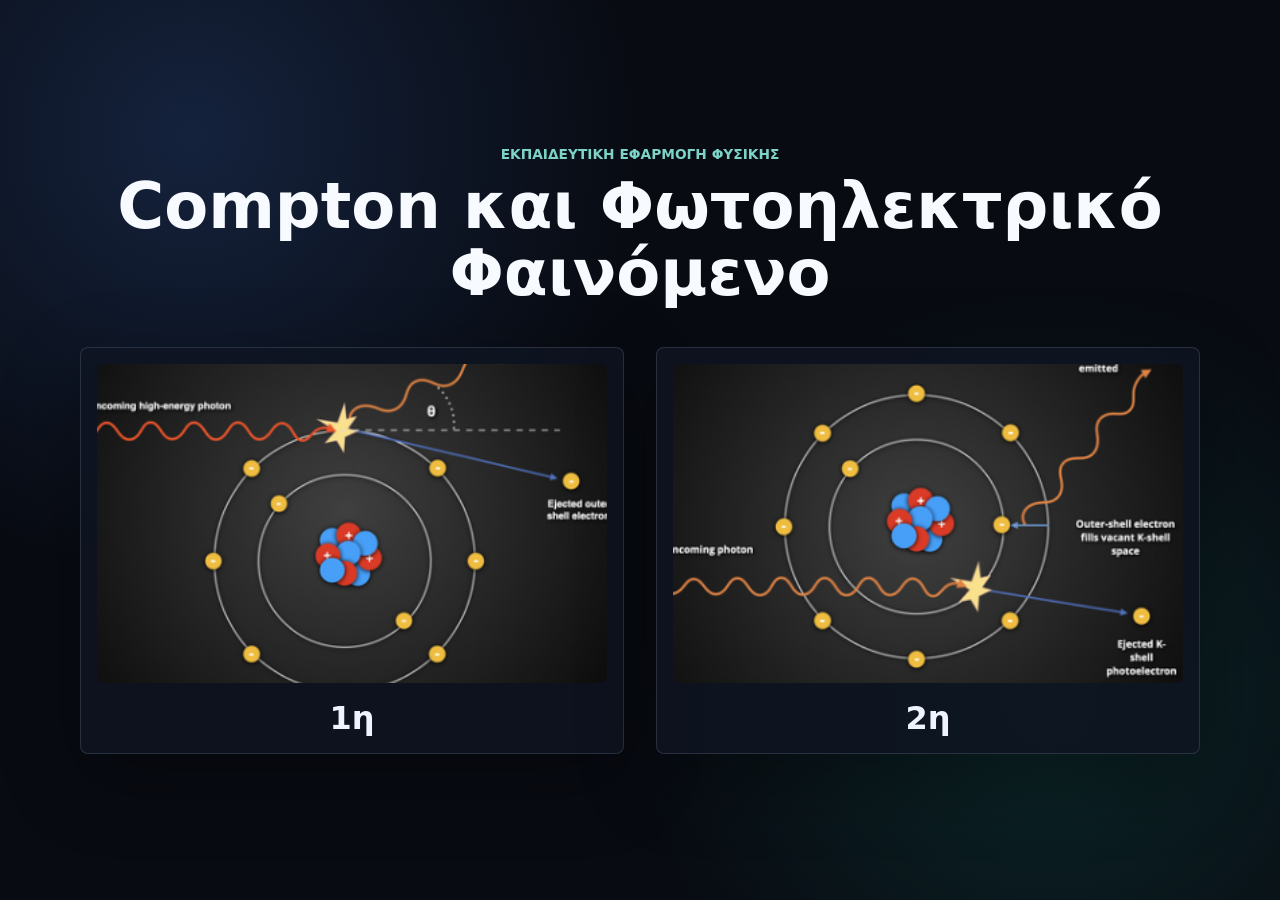
==== index.html @ d7bc76fa "Add files via upload" ====
<!DOCTYPE html>
<html lang="el">
<head>
  <meta charset="UTF-8">
  <meta name="viewport" content="width=device-width, initial-scale=1.0">
  <title>Compton και Φωτοηλεκτρικό Φαινόμενο</title>
  <link rel="stylesheet" href="style.css">
</head>
<body>
  <main class="app-shell" id="home-view">
    <section class="intro" aria-labelledby="page-title">
      <p class="eyebrow">Εκπαιδευτική εφαρμογή φυσικής</p>
      <h1 id="page-title">Compton και Φωτοηλεκτρικό Φαινόμενο</h1>
    </section>

    <section class="module-grid" aria-label="Επιλογή ενότητας">
      <a class="module-card" href="app1.html" aria-label="Άνοιγμα πρώτης ενότητας">
        <span class="image-frame">
          <img src="images/1.png" alt="Οπτική αναπαράσταση πρώτης ενότητας">
        </span>
        <span class="module-title">1η</span>
      </a>

      <a class="module-card" href="app2.html" aria-label="Άνοιγμα δεύτερης ενότητας">
        <span class="image-frame">
          <img src="images/2.png" alt="Οπτική αναπαράσταση δεύτερης ενότητας">
        </span>
        <span class="module-title">2η</span>
      </a>
    </section>
  </main>
</body>
</html>
---- style.css ----
:root {
  color-scheme: dark;
  font-family: Inter, ui-sans-serif, system-ui, -apple-system, BlinkMacSystemFont, "Segoe UI", sans-serif;
  background: #080b12;
  color: #eef3ff;
}

* {
  box-sizing: border-box;
}

body {
  min-height: 100vh;
  margin: 0;
  background:
    radial-gradient(circle at 15% 15%, rgba(79, 140, 255, 0.18), transparent 28rem),
    radial-gradient(circle at 82% 78%, rgba(32, 199, 167, 0.14), transparent 26rem),
    #080b12;
}

[hidden] {
  display: none !important;
}

button,
input,
textarea,
select {
  font: inherit;
}

a {
  color: inherit;
  text-decoration: none;
}

.app-shell {
  min-height: 100vh;
  display: grid;
  align-content: center;
  gap: 2.5rem;
  width: min(1120px, calc(100% - 2rem));
  margin: 0 auto;
  padding: 3rem 0;
}

.intro {
  text-align: center;
}

.eyebrow {
  margin: 0 0 0.65rem;
  color: #7dd3c7;
  font-size: 0.86rem;
  font-weight: 700;
  letter-spacing: 0;
  text-transform: uppercase;
}

h1 {
  margin: 0;
  color: #f7faff;
  font-size: clamp(2rem, 5vw, 4rem);
  line-height: 1.05;
  letter-spacing: 0;
}

.module-grid {
  display: grid;
  grid-template-columns: repeat(2, minmax(0, 1fr));
  gap: clamp(1rem, 3vw, 2rem);
  align-items: stretch;
}

.module-card {
  display: grid;
  gap: 1rem;
  padding: 1rem;
  border: 1px solid rgba(185, 202, 233, 0.16);
  border-radius: 8px;
  background: rgba(14, 20, 33, 0.86);
  color: inherit;
  text-align: center;
  cursor: pointer;
  box-shadow: 0 24px 80px rgba(0, 0, 0, 0.32);
  transition: transform 180ms ease, border-color 180ms ease, background 180ms ease;
}

.module-card:hover,
.module-card:focus-visible {
  transform: translateY(-4px);
  border-color: rgba(125, 211, 199, 0.72);
  background: rgba(19, 29, 47, 0.95);
}

.module-card:focus-visible {
  outline: 3px solid rgba(125, 211, 199, 0.4);
  outline-offset: 4px;
}

.image-frame {
  display: block;
  overflow: hidden;
  aspect-ratio: 16 / 10;
  border-radius: 6px;
  background: #111827;
}

.image-frame img {
  display: block;
  width: 100%;
  height: 100%;
  object-fit: cover;
}

.module-title {
  color: #eef3ff;
  font-size: clamp(1.35rem, 3vw, 2rem);
  font-weight: 800;
  letter-spacing: 0;
}

.simulation-view {
  position: relative;
  min-height: 100vh;
  overflow: hidden;
}

.mode-panel {
  position: absolute;
  top: 1.5rem;
  left: 1.5rem;
  z-index: 2;
  display: grid;
  gap: 0.8rem;
  width: min(20rem, calc(100% - 3rem));
  padding: 1rem;
  border: 1px solid rgba(185, 202, 233, 0.16);
  border-radius: 8px;
  background: rgba(14, 20, 33, 0.86);
  box-shadow: 0 18px 56px rgba(0, 0, 0, 0.26);
}

.radio-option {
  display: flex;
  align-items: center;
  gap: 0.7rem;
  color: #eef3ff;
  font-size: 1rem;
  font-weight: 650;
  cursor: pointer;
}

.radio-option input {
  width: 1.05rem;
  height: 1.05rem;
  accent-color: #7dd3c7;
}

.geometry-toggle {
  position: absolute;
  top: 8.65rem;
  left: 1.5rem;
  z-index: 2;
  display: flex;
  align-items: center;
  gap: 0.7rem;
  width: min(20rem, calc(100% - 3rem));
  min-height: 2.75rem;
  padding: 0.8rem 1rem;
  border: 1px solid rgba(185, 202, 233, 0.16);
  border-radius: 8px;
  background: rgba(14, 20, 33, 0.86);
  color: #eef3ff;
  font-size: 0.95rem;
  font-weight: 700;
  cursor: pointer;
  box-shadow: 0 18px 56px rgba(0, 0, 0, 0.22);
}

.geometry-toggle input {
  width: 1.05rem;
  height: 1.05rem;
  accent-color: #7dd3c7;
}

.back-button {
  position: absolute;
  top: 1.5rem;
  right: 1.5rem;
  z-index: 2;
  display: inline-grid;
  place-items: center;
  min-height: 2.75rem;
  padding: 0 1rem;
  border: 1px solid rgba(185, 202, 233, 0.18);
  border-radius: 8px;
  background: rgba(14, 20, 33, 0.86);
  color: #eef3ff;
  cursor: pointer;
}

.static-back {
  position: fixed;
}

.back-button:hover,
.back-button:focus-visible {
  border-color: rgba(125, 211, 199, 0.72);
}

.atom-stage {
  min-height: 100vh;
  padding: 0;
}

#atom-canvas {
  display: block;
  width: 100vw;
  height: 100vh;
}

.transport-controls {
  position: fixed;
  left: 1.5rem;
  bottom: 1.5rem;
  z-index: 2;
  display: flex;
  gap: 0.65rem;
  padding: 0.65rem;
  border: 1px solid rgba(185, 202, 233, 0.16);
  border-radius: 8px;
  background: rgba(14, 20, 33, 0.86);
  backdrop-filter: blur(14px);
  box-shadow: 0 18px 56px rgba(0, 0, 0, 0.26);
}

.compton-panel {
  display: none;
}

.compton-panel h2 {
  margin: 0 0 0.85rem;
  color: #f7faff;
  font-size: 1rem;
  letter-spacing: 0;
}

.compton-panel dl {
  display: grid;
  gap: 0.55rem;
  margin: 0;
}

.compton-panel div {
  display: flex;
  justify-content: space-between;
  gap: 1rem;
  border-bottom: 1px solid rgba(185, 202, 233, 0.1);
  padding-bottom: 0.45rem;
}

.compton-panel dt {
  color: #b7c7e6;
  font-size: 0.78rem;
}

.compton-panel dd {
  margin: 0;
  color: #eef3ff;
  font-size: 0.82rem;
  font-weight: 800;
  white-space: nowrap;
}

.compton-panel p {
  margin: 0.9rem 0 0;
  color: #9fb0d0;
  font-size: 0.76rem;
  line-height: 1.35;
}

.transport-button {
  display: grid;
  place-items: center;
  width: 3rem;
  height: 3rem;
  padding: 0;
  border: 1px solid rgba(185, 202, 233, 0.18);
  border-radius: 8px;
  background: rgba(24, 34, 52, 0.92);
  color: #eef3ff;
  cursor: pointer;
  transition: transform 160ms ease, border-color 160ms ease, background 160ms ease;
}

.transport-button.primary {
  border: 0;
  background: #2563eb;
  box-shadow: 0 16px 40px rgba(37, 99, 235, 0.34);
}

.radiation-button {
  min-width: 9.5rem;
  height: 3rem;
  margin-left: 0.45rem;
  padding: 0 1rem;
  border: 0;
  border-radius: 8px;
  background: #dc2626;
  color: #fff7f7;
  font-weight: 800;
  letter-spacing: 0;
  cursor: pointer;
  box-shadow: 0 16px 40px rgba(220, 38, 38, 0.32);
  transition: transform 160ms ease, background 160ms ease;
}

.transport-button:hover,
.transport-button:focus-visible {
  transform: translateY(-2px);
  border-color: rgba(125, 211, 199, 0.72);
  background: rgba(34, 48, 72, 0.98);
}

.transport-button:disabled,
.radiation-button:disabled {
  cursor: not-allowed;
  opacity: 0.48;
  transform: none;
  box-shadow: none;
}

.transport-button.primary:hover,
.transport-button.primary:focus-visible {
  background: #3b82f6;
}

.radiation-button:hover,
.radiation-button:focus-visible {
  transform: translateY(-2px);
  background: #ef4444;
}

.radiation-button:disabled:hover,
.radiation-button:disabled:focus-visible {
  background: #dc2626;
}

.transport-button svg {
  width: 1.35rem;
  height: 1.35rem;
  fill: currentColor;
}

.secondary-page {
  position: relative;
}

.placeholder-panel {
  width: min(760px, 100%);
  margin: 0 auto;
}

@media (max-width: 760px) {
  .app-shell {
    align-content: start;
    padding: 2rem 0;
  }

  .module-grid {
    grid-template-columns: 1fr;
  }

  .back-button {
    top: auto;
    right: 1rem;
    bottom: 1rem;
  }

  .mode-panel {
    top: 1rem;
    left: 1rem;
    width: calc(100% - 2rem);
  }

  .geometry-toggle {
    top: 8.15rem;
    left: 1rem;
    width: calc(100% - 2rem);
  }

  .transport-controls {
    left: 1rem;
    right: 1rem;
    bottom: 1rem;
    flex-wrap: wrap;
    justify-content: center;
    padding: 0.65rem;
  }

  .compton-panel {
    position: static;
    width: calc(100% - 2rem);
    margin: -4rem auto 7rem;
  }

  .radiation-button {
    flex-basis: 100%;
    margin-left: 0;
  }

  .atom-stage {
    min-height: 100vh;
  }
}
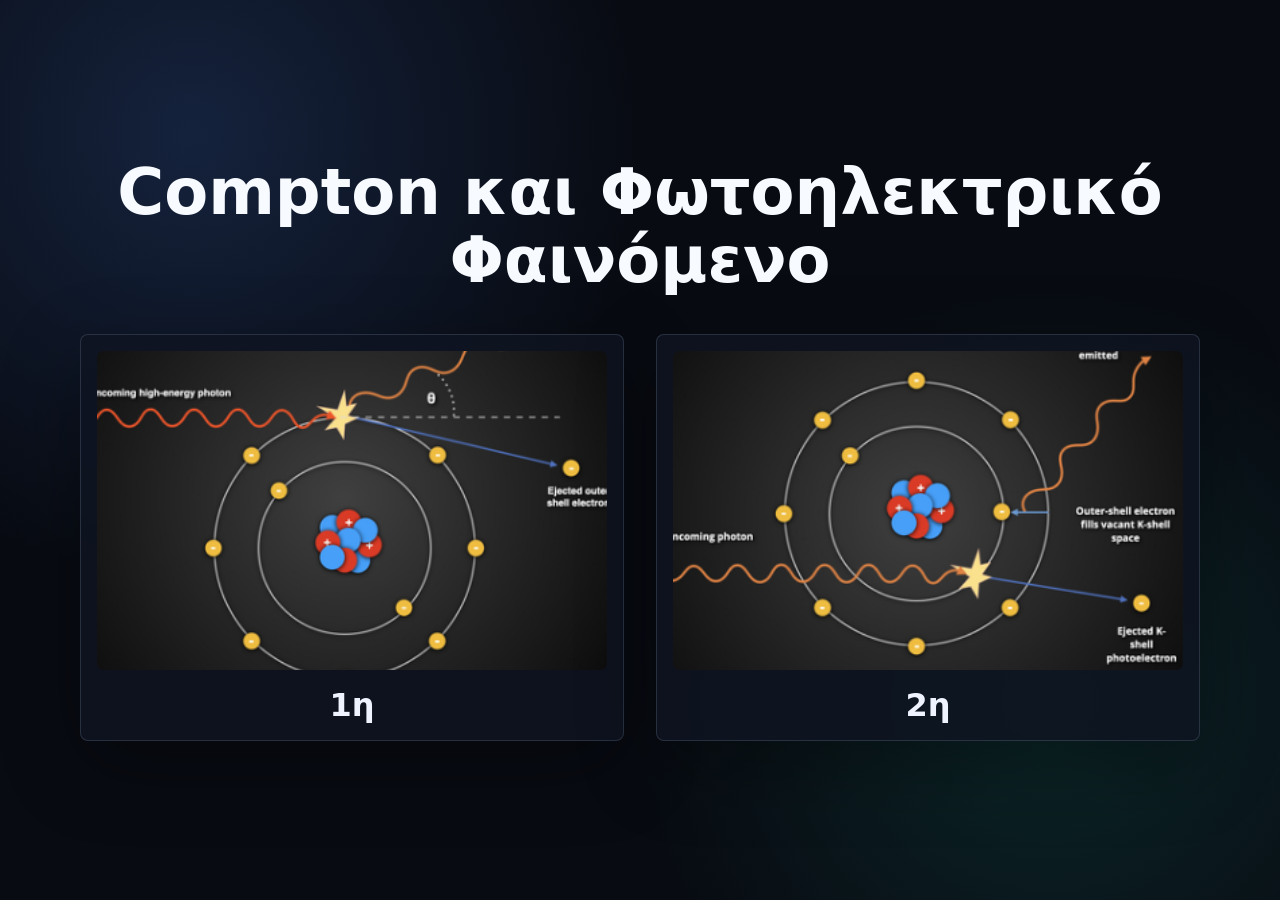
==== commit a6cb6a61: "Remove eyebrow paragraph from index.html Removed the eyebrow paragraph from the intro section." ====
--- a/index.html
+++ b/index.html
@@ -9,7 +9,6 @@
 <body>
   <main class="app-shell" id="home-view">
     <section class="intro" aria-labelledby="page-title">
-      <p class="eyebrow">Εκπαιδευτική εφαρμογή φυσικής</p>
       <h1 id="page-title">Compton και Φωτοηλεκτρικό Φαινόμενο</h1>
     </section>
 
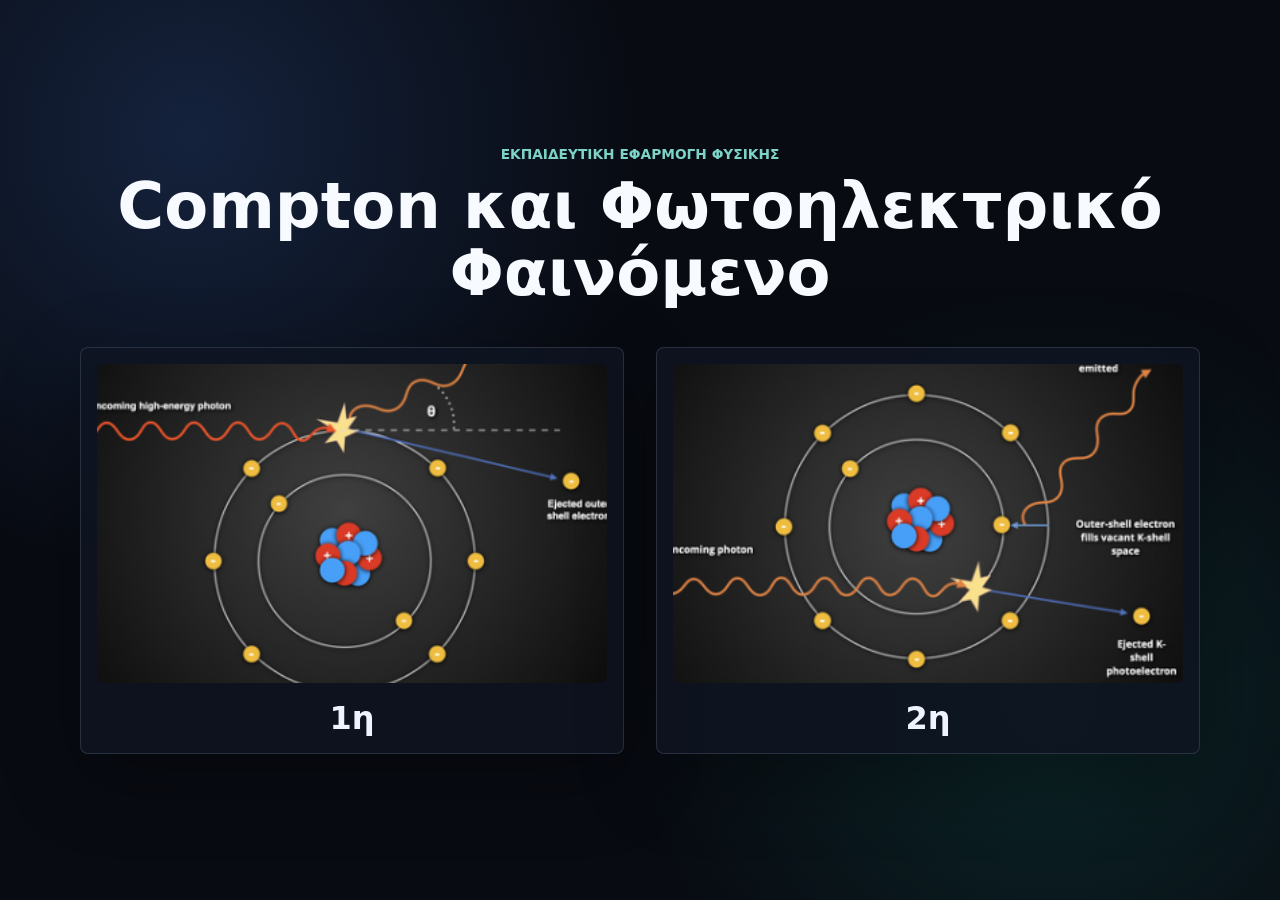
==== commit 954efdb4: "Add files via upload" ====
--- a/index.html
+++ b/index.html
@@ -9,6 +9,7 @@
 <body>
   <main class="app-shell" id="home-view">
     <section class="intro" aria-labelledby="page-title">
+      <p class="eyebrow">Εκπαιδευτική εφαρμογή φυσικής</p>
       <h1 id="page-title">Compton και Φωτοηλεκτρικό Φαινόμενο</h1>
     </section>
 
--- a/style.css
+++ b/style.css
@@ -331,6 +331,15 @@
   box-shadow: none;
 }
 
+.transport-button.primary.is-active,
+.transport-button.primary.is-active:disabled {
+  opacity: 1;
+  background: #1d4ed8;
+  box-shadow:
+    inset 0 0 0 2px rgba(238, 243, 255, 0.22),
+    0 16px 40px rgba(37, 99, 235, 0.34);
+}
+
 .transport-button.primary:hover,
 .transport-button.primary:focus-visible {
   background: #3b82f6;
@@ -353,13 +362,282 @@
   fill: currentColor;
 }
 
-.secondary-page {
+.app2-slider-panel {
+  position: absolute;
+  top: 1.5rem;
+  left: 1.5rem;
+  z-index: 2;
+  display: grid;
+  gap: 1rem;
+  width: min(22rem, calc(100% - 3rem));
+  padding: 1rem;
+  border: 1px solid rgba(185, 202, 233, 0.16);
+  border-radius: 8px;
+  background: rgba(14, 20, 33, 0.86);
+  box-shadow: 0 18px 56px rgba(0, 0, 0, 0.26);
+}
+
+.slider-control {
+  display: grid;
+  gap: 0.55rem;
+}
+
+.slider-control.is-hidden {
+  display: none;
+}
+
+.checkbox-control {
+  display: flex;
+  align-items: center;
+  gap: 0.55rem;
+  color: #eef3ff;
+  font-size: 0.9rem;
+  font-weight: 750;
+}
+
+.checkbox-control input {
+  width: 1rem;
+  height: 1rem;
+  accent-color: #7dd3c7;
+}
+
+.trail-controls,
+.atom-info-controls {
+  display: grid;
+  gap: 0.5rem;
+}
+
+.trail-controls-title {
+  color: #eef3ff;
+  font-size: 0.9rem;
+  font-weight: 850;
+}
+
+.slider-label {
+  display: flex;
+  align-items: baseline;
+  justify-content: space-between;
+  gap: 1rem;
+  color: #eef3ff;
+  font-size: 0.95rem;
+  font-weight: 700;
+}
+
+.slider-label output {
+  color: #7dd3c7;
+  font-size: 0.9rem;
+  font-weight: 850;
+  white-space: nowrap;
+}
+
+.slider-control input[type="range"] {
+  width: 100%;
+  accent-color: #7dd3c7;
+  cursor: pointer;
+}
+
+.probability-panel {
+  display: grid;
+  gap: 0.9rem;
+  padding-top: 0.2rem;
+  color: #eef3ff;
+}
+
+.probability-panel h2,
+.probability-panel h3,
+.probability-panel p {
+  margin: 0;
+}
+
+.probability-panel h2 {
+  font-size: 1rem;
+  font-weight: 850;
+}
+
+.probability-panel h3 {
+  color: rgba(238, 243, 255, 0.76);
+  font-size: 0.78rem;
+  font-weight: 800;
+  text-transform: uppercase;
+}
+
+.probability-group {
+  display: grid;
+  gap: 0.45rem;
+}
+
+.probability-row {
+  display: flex;
+  align-items: baseline;
+  justify-content: space-between;
+  gap: 0.75rem;
+  font-size: 0.86rem;
+  font-weight: 700;
+}
+
+.probability-row output,
+.probability-row output {
+  color: #7dd3c7;
+  font-weight: 850;
+  white-space: nowrap;
+}
+
+.probability-meter {
+  height: 0.42rem;
+  overflow: hidden;
+  border-radius: 999px;
+  background: rgba(238, 243, 255, 0.12);
+}
+
+.probability-meter span {
+  display: block;
+  width: var(--probability-value, 0%);
+  height: 100%;
+  border-radius: inherit;
+  background: linear-gradient(90deg, #7dd3c7, #60a5fa);
+  transition: width 160ms ease;
+}
+
+.app2-stage {
+  display: grid;
+  place-items: center;
+  min-height: 100vh;
+  padding: 0;
+  overflow: hidden;
+}
+
+.crystal-grid {
+  --grid-columns: 4;
+  --cell-height: calc((100vh - 40px) / 5);
   position: relative;
-}
-
-.placeholder-panel {
-  width: min(760px, 100%);
-  margin: 0 auto;
+  z-index: 0;
+  width: 100vw;
+  height: calc(100vh - 40px);
+  pointer-events: none;
+}
+
+.crystal-column {
+  position: absolute;
+  top: 0;
+  left: calc(50% + var(--column-offset) * var(--cell-height) - var(--cell-height) / 2);
+  display: grid;
+  grid-auto-rows: var(--cell-height);
+  width: var(--cell-height);
+  height: calc(100vh - 40px);
+}
+
+.crystal-column.is-staggered {
+  transform: translateY(calc(var(--cell-height) / -2));
+}
+
+.crystal-cell {
+  position: relative;
+  display: grid;
+  place-items: center;
+  width: var(--cell-height);
+  height: var(--cell-height);
+}
+
+.atom-glyph {
+  display: block;
+  width: min(92%, 8.4rem);
+  height: min(92%, 8.4rem);
+  overflow: visible;
+}
+
+.atom-orbit {
+  fill: none;
+  stroke: rgba(147, 197, 253, 0.42);
+  stroke-width: 1.25;
+}
+
+.atom-electron {
+  fill: rgba(250, 204, 21, 0.96);
+}
+
+.atom-electron-shell {
+  transform: rotate(var(--atom-spin-angle, 0deg));
+  transform-box: view-box;
+  transform-origin: center;
+}
+
+.atom-nucleus {
+  fill: #071d3e;
+  stroke: rgba(147, 197, 253, 0.58);
+  stroke-width: 1;
+}
+
+.cell-counters {
+  position: absolute;
+  top: 50%;
+  right: calc(50% + min(46%, 4.2rem) + 0.35rem);
+  z-index: 1;
+  color: rgba(238, 243, 255, 0.9);
+  font-size: clamp(0.58rem, 1vw, 0.78rem);
+  font-weight: 850;
+  line-height: 1.18;
+  width: max-content;
+  white-space: pre;
+  text-shadow: 0 1px 6px rgba(0, 0, 0, 0.78);
+  transform: translateY(-50%);
+}
+
+.beam-photon {
+  position: fixed;
+  left: 0;
+  top: 0;
+  z-index: 1;
+  width: 1.45rem;
+  height: 0.21rem;
+  margin-left: -0.725rem;
+  margin-top: -0.105rem;
+  border-radius: 999px;
+  background: linear-gradient(90deg, rgba(0, 174, 255, 0.24), rgba(56, 189, 248, 1), rgba(0, 174, 255, 0.24));
+  pointer-events: none;
+}
+
+.beam-photon.is-compton {
+  background: linear-gradient(90deg, rgba(0, 174, 255, 0.24), rgba(56, 189, 248, 1), rgba(0, 174, 255, 0.24));
+}
+
+.beam-photon.is-photoelectric {
+  background: linear-gradient(90deg, rgba(0, 174, 255, 0.24), rgba(56, 189, 248, 1), rgba(0, 174, 255, 0.24));
+}
+
+.beam-photon.is-deexcitation {
+  background: linear-gradient(90deg, rgba(239, 68, 68, 0.22), rgba(248, 113, 113, 1), rgba(239, 68, 68, 0.22));
+}
+
+.photon-trail {
+  position: fixed;
+  left: 0;
+  top: 0;
+  z-index: 0;
+  height: 0;
+  pointer-events: none;
+  transform-origin: left center;
+}
+
+.photon-trail.is-blue {
+  border-top: 1px solid rgba(125, 211, 252, 0.26);
+}
+
+.photon-trail.is-red {
+  border-top: 1px solid rgba(248, 113, 113, 0.28);
+}
+
+.recoil-electron {
+  position: fixed;
+  left: 0;
+  top: 0;
+  z-index: 2;
+  width: 0.23rem;
+  height: 0.23rem;
+  margin-left: -0.115rem;
+  margin-top: -0.115rem;
+  border-radius: 50%;
+  background: #facc15;
+  pointer-events: none;
 }
 
 @media (max-width: 760px) {
@@ -386,6 +664,12 @@
 
   .geometry-toggle {
     top: 8.15rem;
+    left: 1rem;
+    width: calc(100% - 2rem);
+  }
+
+  .app2-slider-panel {
+    top: 1rem;
     left: 1rem;
     width: calc(100% - 2rem);
   }
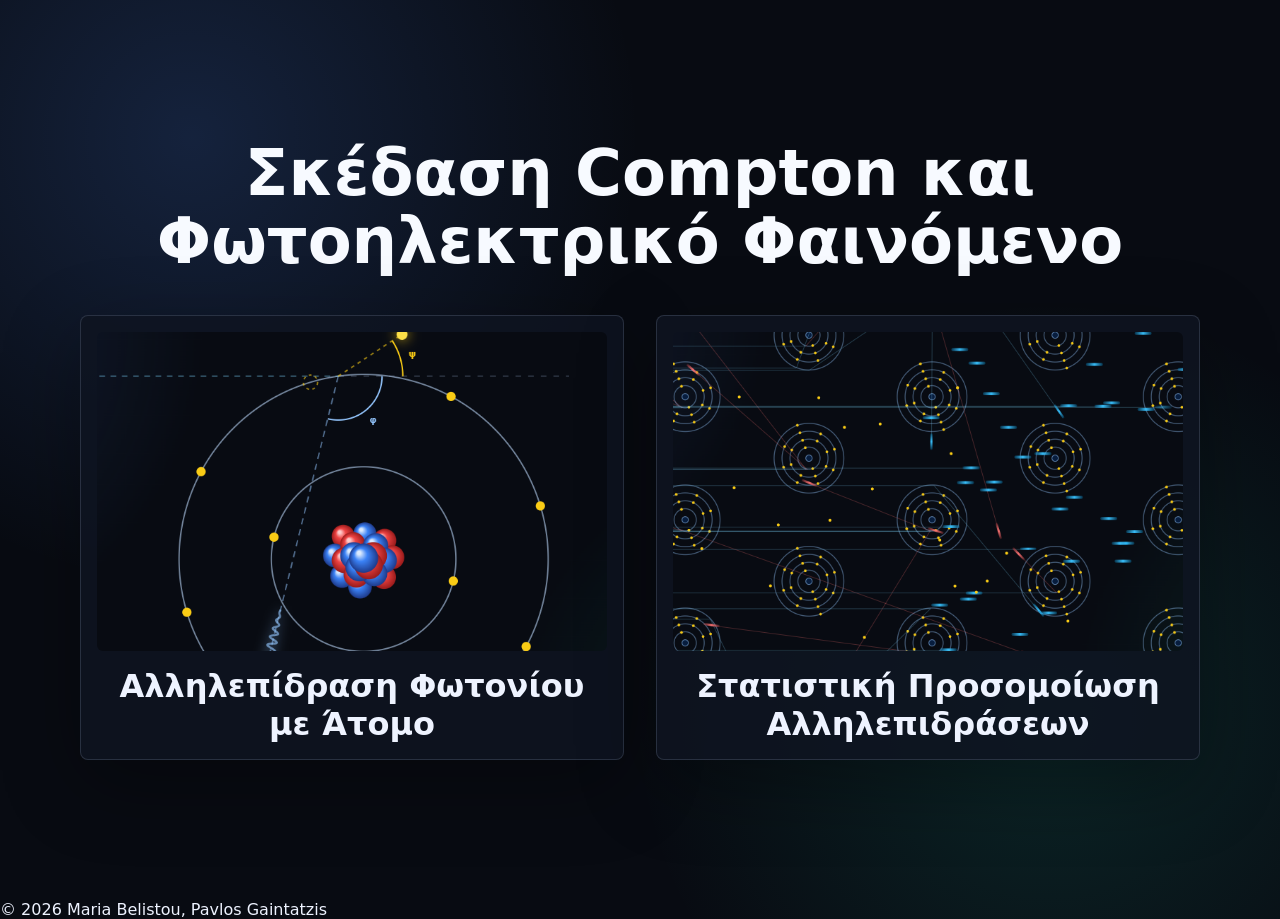
==== commit 621882c6: "Add files via upload" ====
--- a/index.html
+++ b/index.html
@@ -1,33 +1,46 @@
-<!DOCTYPE html>
+<!doctype html>
 <html lang="el">
-<head>
-  <meta charset="UTF-8">
-  <meta name="viewport" content="width=device-width, initial-scale=1.0">
-  <title>Compton και Φωτοηλεκτρικό Φαινόμενο</title>
-  <link rel="stylesheet" href="style.css">
-</head>
-<body>
-  <main class="app-shell" id="home-view">
-    <section class="intro" aria-labelledby="page-title">
-      <p class="eyebrow">Εκπαιδευτική εφαρμογή φυσικής</p>
-      <h1 id="page-title">Compton και Φωτοηλεκτρικό Φαινόμενο</h1>
-    </section>
+  <head>
+    <meta charset="UTF-8" />
+    <meta name="viewport" content="width=device-width, initial-scale=1.0" />
+    <title>Compton και Φωτοηλεκτρικό Φαινόμενο</title>
+    <link rel="stylesheet" href="style.css" />
+  </head>
+  <body>
+    <main class="app-shell" id="home-view">
+      <section class="intro" aria-labelledby="page-title">
+        <h1 id="page-title">Σκέδαση Compton και Φωτοηλεκτρικό Φαινόμενο</h1>
+      </section>
 
-    <section class="module-grid" aria-label="Επιλογή ενότητας">
-      <a class="module-card" href="app1.html" aria-label="Άνοιγμα πρώτης ενότητας">
-        <span class="image-frame">
-          <img src="images/1.png" alt="Οπτική αναπαράσταση πρώτης ενότητας">
-        </span>
-        <span class="module-title">1η</span>
-      </a>
+      <section class="module-grid" aria-label="Επιλογή ενότητας">
+        <a
+          class="module-card"
+          href="app1.html"
+          aria-label="Άνοιγμα πρώτης ενότητας"
+        >
+          <span class="image-frame">
+            <img src="images/1.png" alt="Οπτική αναπαράσταση πρώτης ενότητας" />
+          </span>
+          <span class="module-title">Αλληλεπίδραση Φωτονίου με Άτομο</span>
+        </a>
 
-      <a class="module-card" href="app2.html" aria-label="Άνοιγμα δεύτερης ενότητας">
-        <span class="image-frame">
-          <img src="images/2.png" alt="Οπτική αναπαράσταση δεύτερης ενότητας">
-        </span>
-        <span class="module-title">2η</span>
-      </a>
-    </section>
-  </main>
-</body>
+        <a
+          class="module-card"
+          href="app2.html"
+          aria-label="Άνοιγμα δεύτερης ενότητας"
+        >
+          <span class="image-frame">
+            <img
+              src="images/2.png"
+              alt="Οπτική αναπαράσταση δεύτερης ενότητας"
+            />
+          </span>
+          <span class="module-title"
+            >Στατιστική Προσομοίωση Αλληλεπιδράσεων</span
+          >
+        </a>
+      </section>
+    </main>
+    <div class="copyright-notice">&copy; 2026 Maria Belistou, Pavlos Gaintatzis</div>
+  </body>
 </html>
--- a/style.css
+++ b/style.css
@@ -475,6 +475,16 @@
   font-weight: 700;
 }
 
+.probability-row.is-subrow,
+.probability-meter.is-subrow {
+  margin-left: 0.8rem;
+}
+
+.probability-row.is-subrow {
+  color: rgba(238, 243, 255, 0.86);
+  font-size: 0.8rem;
+}
+
 .probability-row output,
 .probability-row output {
   color: #7dd3c7;
